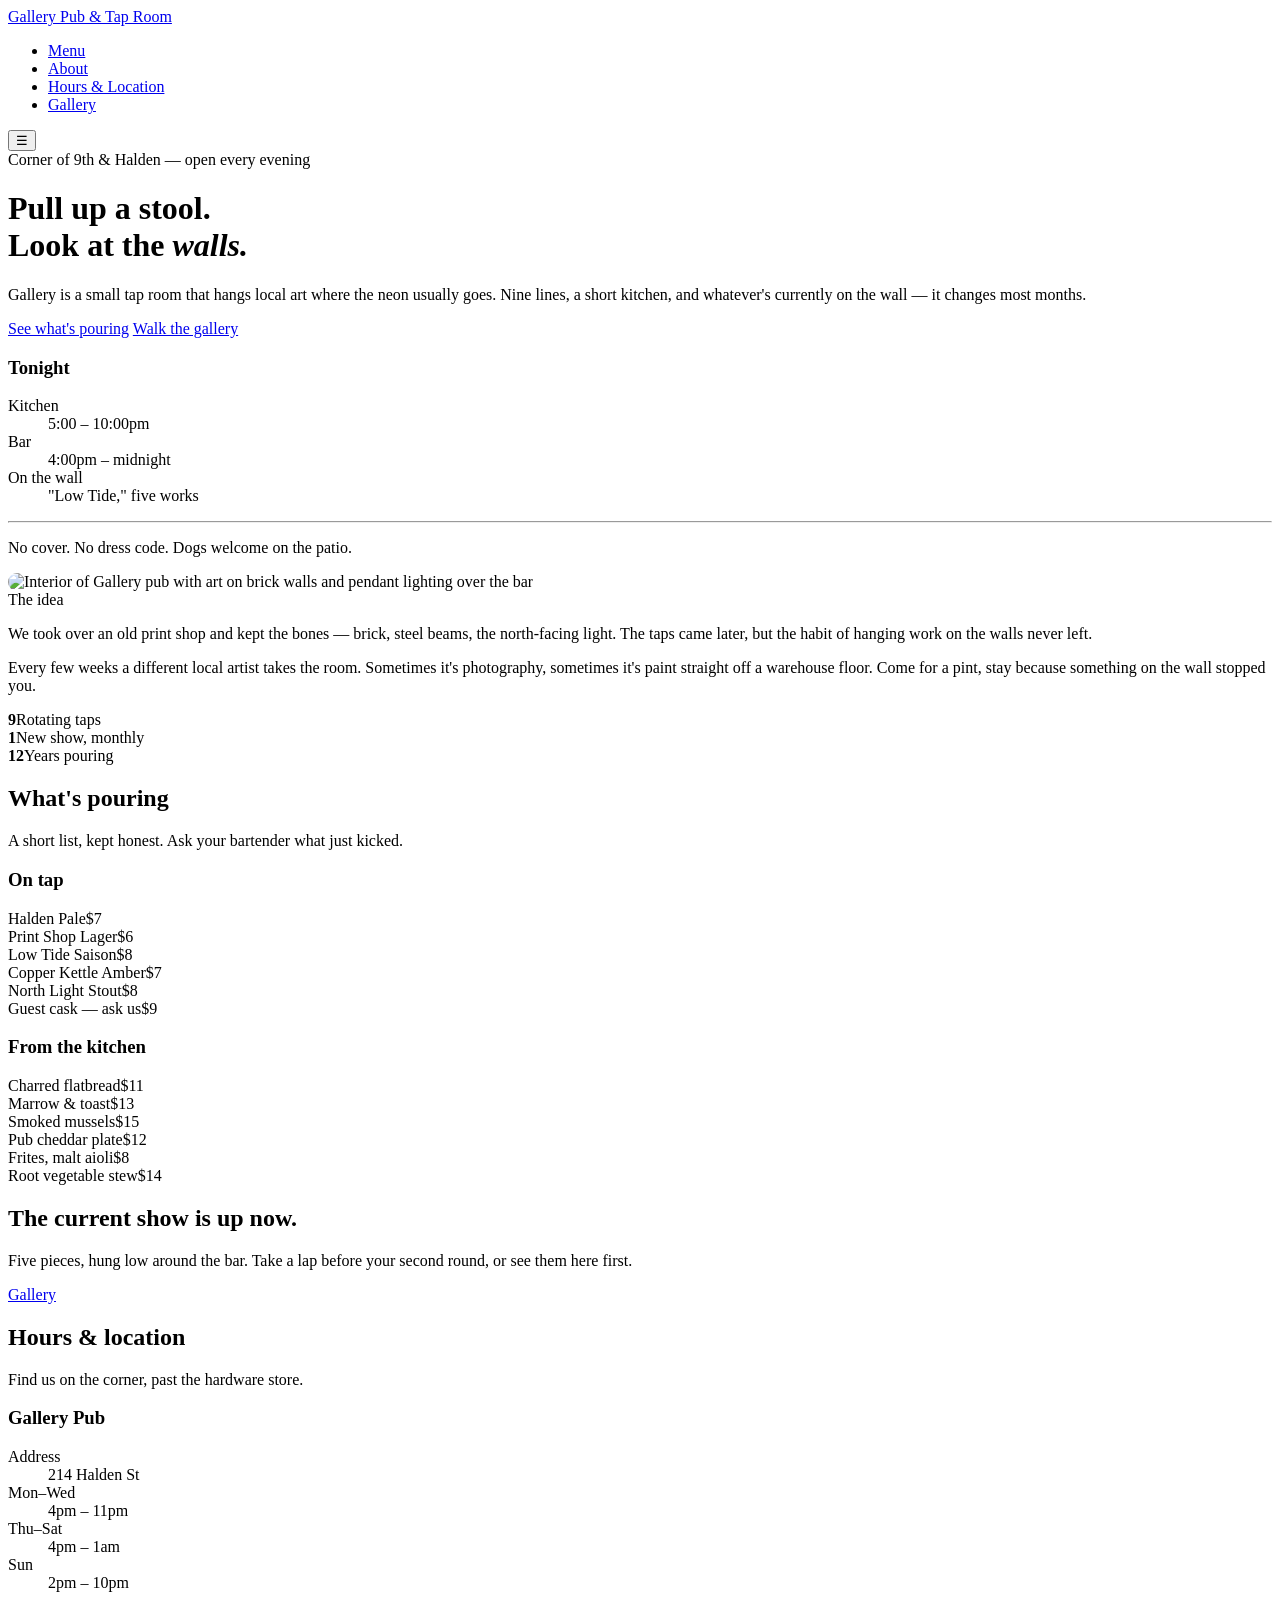
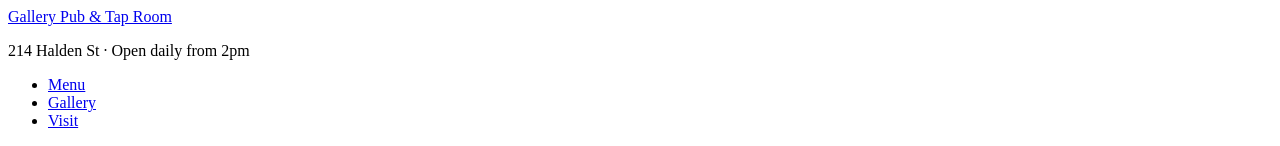
==== index.html @ a94cfeb7 "Add initial HTML structure for Gallery Pub site" ====
<!DOCTYPE html>
<html lang="en">
<head>
<meta charset="UTF-8">
<meta name="viewport" content="width=device-width, initial-scale=1.0">
<title>Gallery — Pub &amp; Tap Room</title>
<link rel="stylesheet" href="style.css">
</head>
<body>

<nav class="site-nav">
  <div class="wrap">
    <a href="index.html" class="brand">Gallery <span>Pub &amp; Tap Room</span></a>
    <ul class="nav-links" id="navLinks">
      <li><a href="#menu">Menu</a></li>
      <li><a href="#about">About</a></li>
      <li><a href="#visit">Hours &amp; Location</a></li>
      <li><a href="gallery.html" class="btn-pill">Gallery</a></li>
    </ul>
    <button class="nav-toggle" id="navToggle" aria-label="Toggle menu" aria-expanded="false">☰</button>
  </div>
</nav>

<header class="hero">
  <div class="wrap hero-grid">
    <div>
      <div class="eyebrow-mark">
        <span class="dot"></span>
        <span>Corner of 9th &amp; Halden — open every evening</span>
      </div>
      <h1 class="headline">Pull up a stool.<br>Look at the <em>walls.</em></h1>
      <p class="lede">Gallery is a small tap room that hangs local art where the neon usually goes. Nine lines, a short kitchen, and whatever's currently on the wall — it changes most months.</p>
      <div class="hero-actions">
        <a href="#menu" class="link-underline">See what's pouring</a>
        <a href="gallery.html" class="link-underline">Walk the gallery</a>
      </div>
    </div>

    <div class="placard">
      <h3>Tonight</h3>
      <dl>
        <dt>Kitchen</dt><dd>5:00 – 10:00pm</dd>
        <dt>Bar</dt><dd>4:00pm – midnight</dd>
        <dt>On the wall</dt><dd>"Low Tide," five works</dd>
      </dl>
      <hr>
      <p class="note">No cover. No dress code. Dogs welcome on the patio.</p>
    </div>
  </div>
</header>

<section class="about" id="about">
  <div class="wrap about-grid">
    <div>
      <img src="https://picsum.photos/seed/b/800/1000" alt="Interior of Gallery pub with art on brick walls and pendant lighting over the bar" style="border-radius: 18px; border: 1px solid var(--line-bright);">
    </div>
    <div>
      <div class="eyebrow-mark"><span class="dot"></span><span>The idea</span></div>
      <p>We took over an old print shop and kept the bones — brick, steel beams, the north-facing light. The taps came later, but the habit of hanging work on the walls never left.</p>
      <p>Every few weeks a different local artist takes the room. Sometimes it's photography, sometimes it's paint straight off a warehouse floor. Come for a pint, stay because something on the wall stopped you.</p>
      <div class="stat-row">
        <div><strong>9</strong><span>Rotating taps</span></div>
        <div><strong>1</strong><span>New show, monthly</span></div>
        <div><strong>12</strong><span>Years pouring</span></div>
      </div>
    </div>
  </div>
</section>

<section id="menu">
  <div class="wrap">
    <div class="section-head">
      <h2>What's pouring</h2>
      <p>A short list, kept honest. Ask your bartender what just kicked.</p>
    </div>
    <div class="menu-columns">
      <div class="menu-col">
        <h3>On tap</h3>
        <div class="menu-item"><span class="name">Halden Pale</span><span class="fill"></span><span class="price">$7</span></div>
        <div class="menu-item"><span class="name">Print Shop Lager</span><span class="fill"></span><span class="price">$6</span></div>
        <div class="menu-item"><span class="name">Low Tide Saison</span><span class="fill"></span><span class="price">$8</span></div>
        <div class="menu-item"><span class="name">Copper Kettle Amber</span><span class="fill"></span><span class="price">$7</span></div>
        <div class="menu-item"><span class="name">North Light Stout</span><span class="fill"></span><span class="price">$8</span></div>
        <div class="menu-item"><span class="name">Guest cask — ask us</span><span class="fill"></span><span class="price">$9</span></div>
      </div>
      <div class="menu-col">
        <h3>From the kitchen</h3>
        <div class="menu-item"><span class="name">Charred flatbread</span><span class="fill"></span><span class="price">$11</span></div>
        <div class="menu-item"><span class="name">Marrow &amp; toast</span><span class="fill"></span><span class="price">$13</span></div>
        <div class="menu-item"><span class="name">Smoked mussels</span><span class="fill"></span><span class="price">$15</span></div>
        <div class="menu-item"><span class="name">Pub cheddar plate</span><span class="fill"></span><span class="price">$12</span></div>
        <div class="menu-item"><span class="name">Frites, malt aioli</span><span class="fill"></span><span class="price">$8</span></div>
        <div class="menu-item"><span class="name">Root vegetable stew</span><span class="fill"></span><span class="price">$14</span></div>
      </div>
    </div>
  </div>
</section>

<section class="teaser">
  <div class="wrap teaser-inner">
    <div>
      <h2>The current show is up now.</h2>
      <p>Five pieces, hung low around the bar. Take a lap before your second round, or see them here first.</p>
    </div>
    <a href="gallery.html" class="btn-pill">Gallery</a>
  </div>
</section>

<section id="visit">
  <div class="wrap">
    <div class="section-head">
      <h2>Hours &amp; location</h2>
      <p>Find us on the corner, past the hardware store.</p>
    </div>
    <div class="placard" style="max-width: 420px;">
      <h3>Gallery Pub</h3>
      <dl>
        <dt>Address</dt><dd>214 Halden St</dd>
        <dt>Mon–Wed</dt><dd>4pm – 11pm</dd>
        <dt>Thu–Sat</dt><dd>4pm – 1am</dd>
        <dt>Sun</dt><dd>2pm – 10pm</dd>
      </dl>
    </div>
  </div>
</section>

<footer>
  <div class="wrap footer-grid">
    <div>
      <a href="index.html" class="brand">Gallery <span>Pub &amp; Tap Room</span></a>
      <p>214 Halden St · Open daily from 2pm</p>
    </div>
    <ul class="footer-links">
      <li><a href="#menu">Menu</a></li>
      <li><a href="gallery.html">Gallery</a></li>
      <li><a href="#visit">Visit</a></li>
    </ul>
  </div>
</footer>

<script src="script.js"></script>
</body>
  </html>
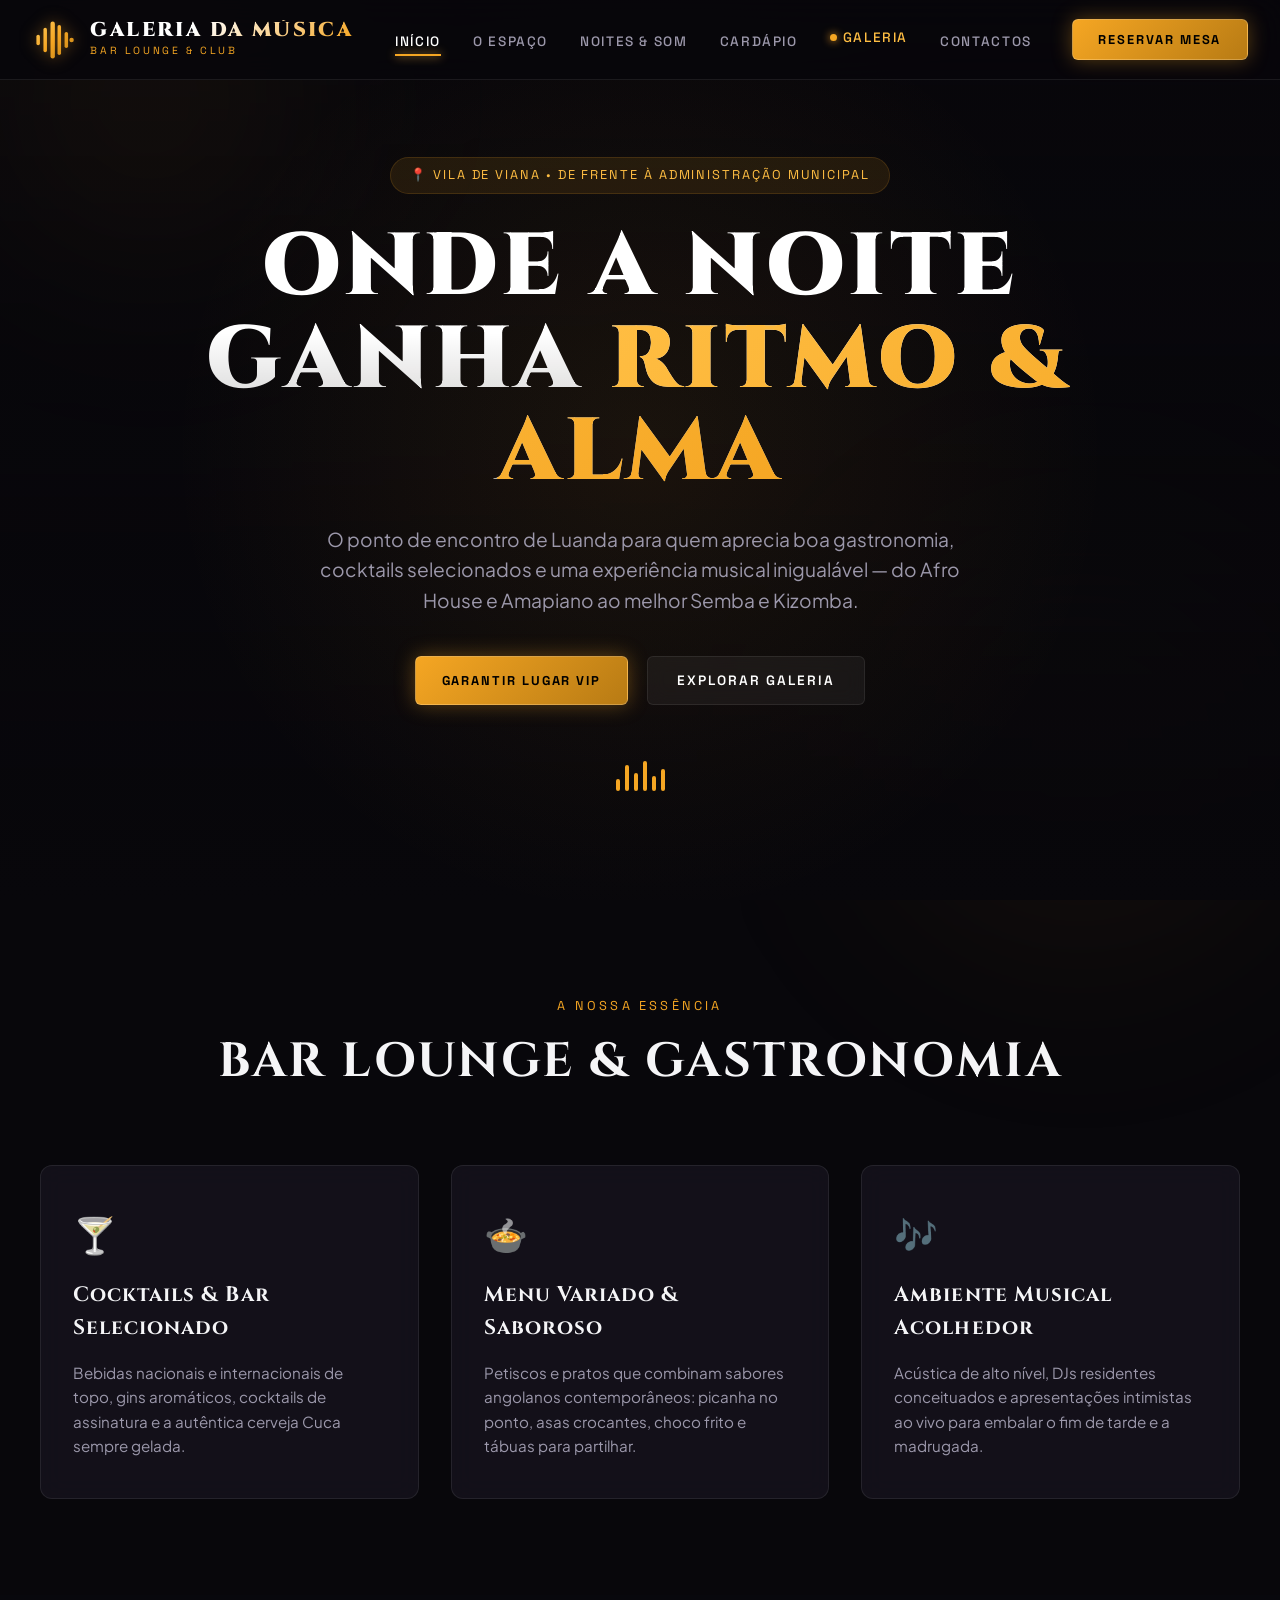
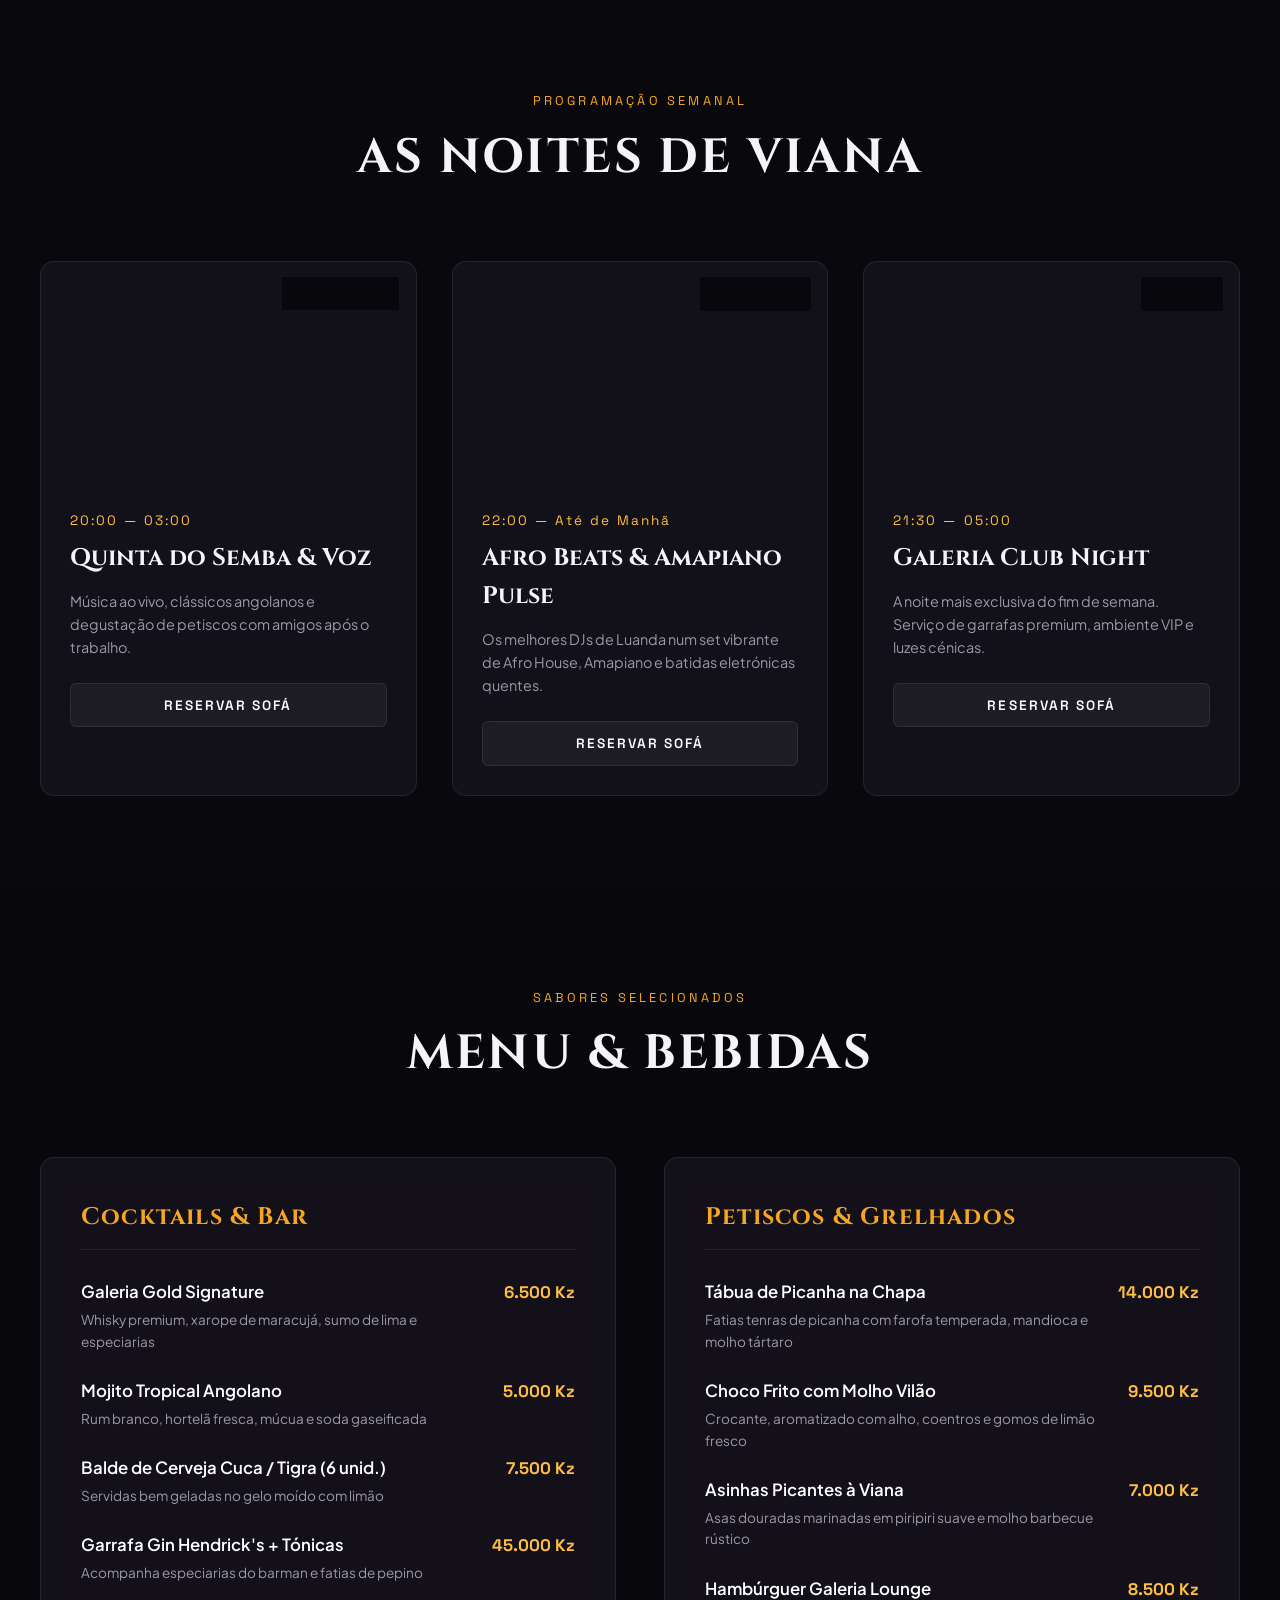
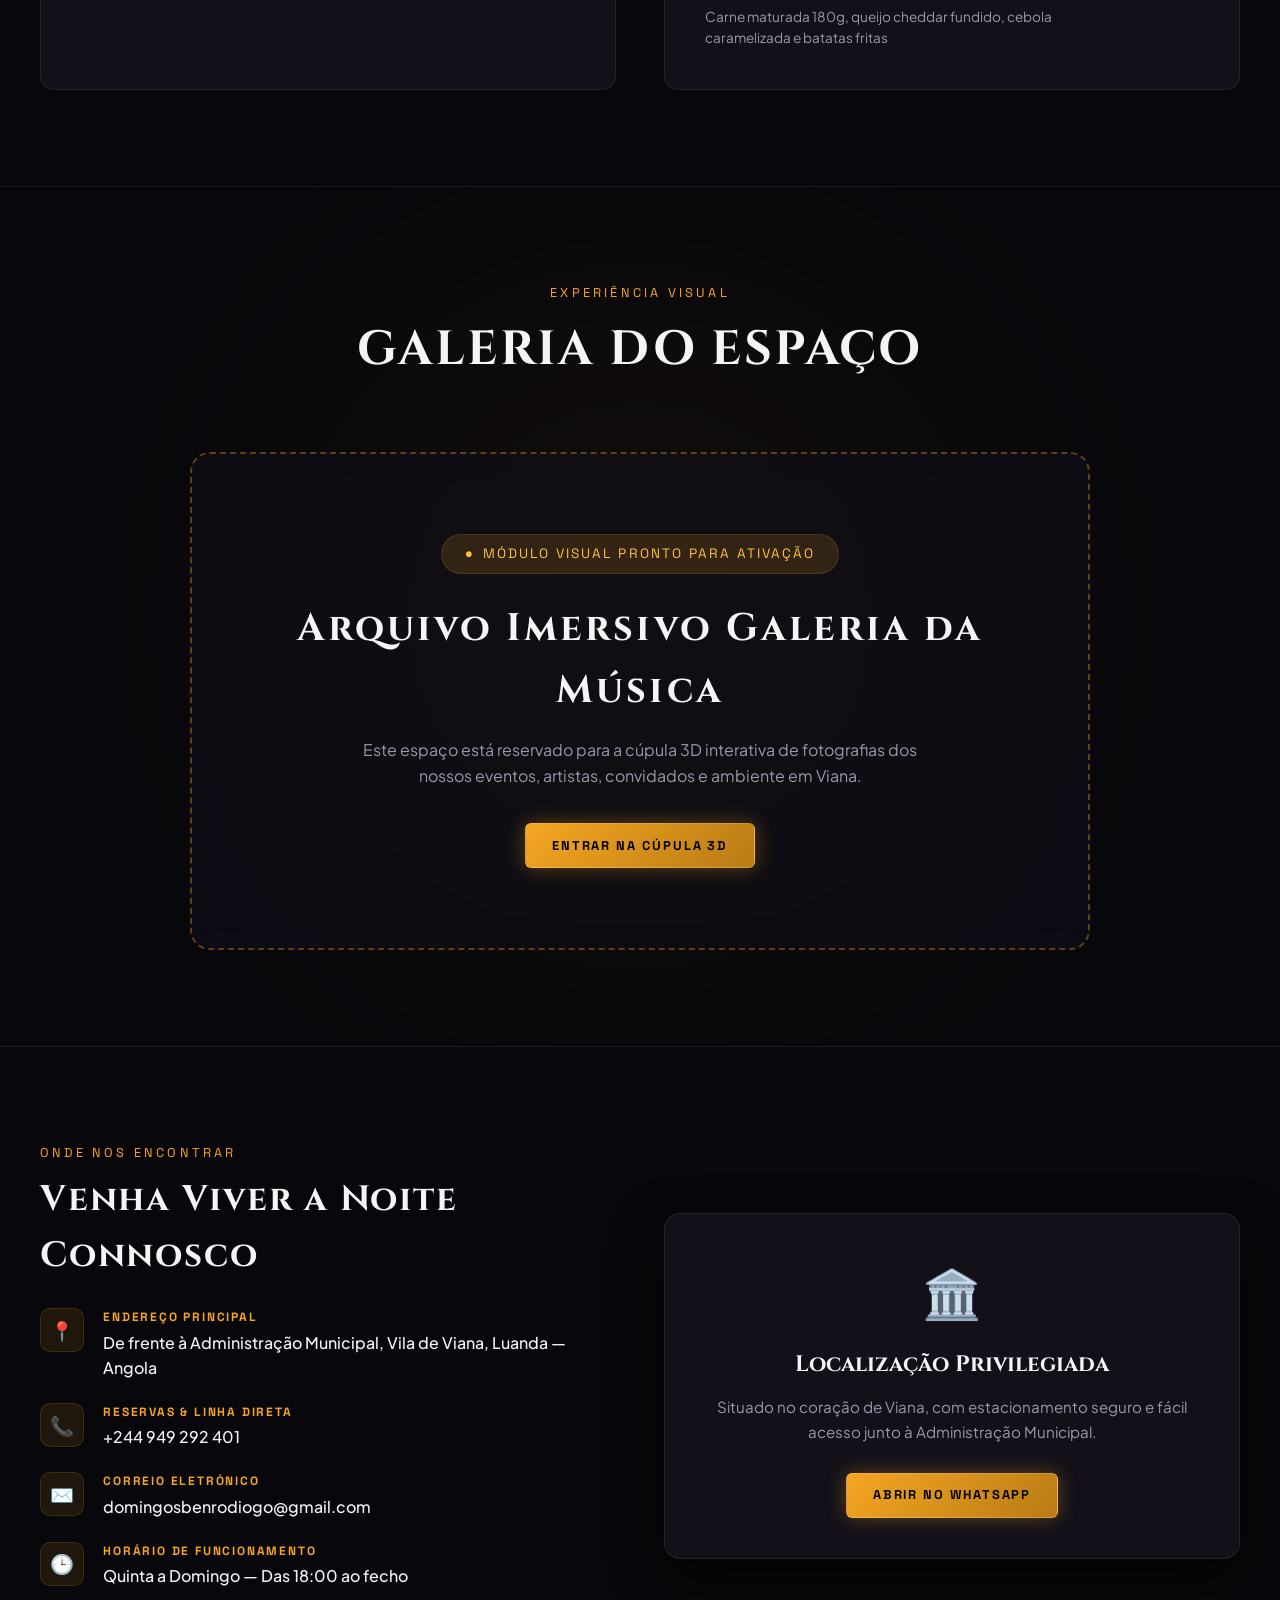
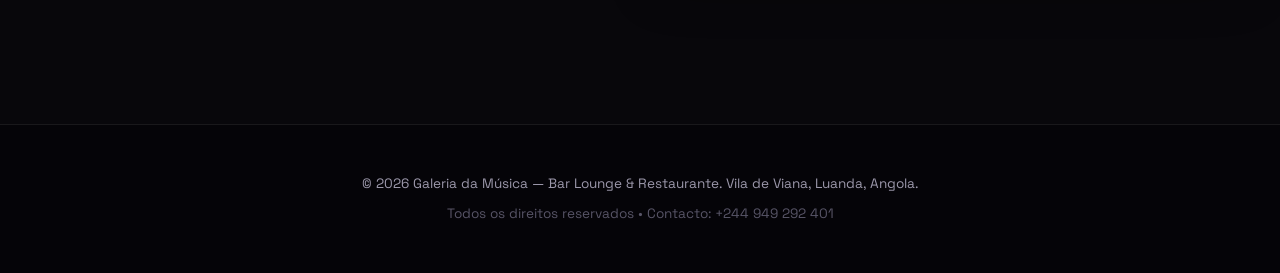
==== commit 0c2d8253: "Update gallery links to point to galeria.html" ====
--- a/index.html
+++ b/index.html
@@ -1,144 +1,1274 @@
 <!DOCTYPE html>
-<html lang="en">
+<html lang="pt-AO">
 <head>
-<meta charset="UTF-8">
-<meta name="viewport" content="width=device-width, initial-scale=1.0">
-<title>Gallery — Pub &amp; Tap Room</title>
-<link rel="stylesheet" href="style.css">
+  <meta charset="UTF-8" />
+  <meta name="viewport" content="width=device-width, initial-scale=1.0" />
+  <title>Galeria da Música — Bar Lounge & Nightclub | Viana, Luanda</title>
+  
+  <!-- Fontes Google -->
+  <link rel="preconnect" href="https://fonts.googleapis.com" />
+  <link rel="preconnect" href="https://fonts.gstatic.com" crossorigin />
+  <link href="https://fonts.googleapis.com/css2?family=Cinzel:wght@600;700;900&family=Plus+Jakarta+Sans:wght@300;400;500;600;700&family=Space+Grotesk:wght@400;600&display=swap" rel="stylesheet" />
+
+  <style>
+    /* ==========================================================================
+       1. VARIÁVEIS & RESET (TEMA DARK LUXURY COM TONS DOURADOS/ÂMBAR)
+       ========================================================================== */
+    :root {
+      --bg-base: #08070b;
+      --bg-surface: #121019;
+      --bg-card: rgba(23, 20, 31, 0.75);
+      --gold-primary: #f5a623;
+      --gold-glow: #ffbe43;
+      --gold-dark: #b87b14;
+      --text-main: #f5f5f7;
+      --text-muted: #9c98ab;
+      --border-glass: rgba(245, 166, 35, 0.15);
+      --border-subtle: rgba(255, 255, 255, 0.08);
+      --font-title: 'Cinzel', serif;
+      --font-body: 'Plus Jakarta Sans', sans-serif;
+      --font-mono: 'Space Grotesk', monospace;
+      --transition: all 0.3s cubic-bezier(0.16, 1, 0.3, 1);
+    }
+
+    * {
+      margin: 0;
+      padding: 0;
+      box-sizing: border-box;
+      -webkit-font-smoothing: antialiased;
+    }
+
+    html {
+      scroll-behavior: smooth;
+    }
+
+    body {
+      background-color: var(--bg-base);
+      color: var(--text-main);
+      font-family: var(--font-body);
+      line-height: 1.6;
+      overflow-x: hidden;
+      position: relative;
+    }
+
+    /* Brilho de Fundo Ambiente */
+    .ambient-glow-1 {
+      position: fixed;
+      top: -150px;
+      left: -100px;
+      width: 500px;
+      height: 500px;
+      background: radial-gradient(circle, rgba(245, 166, 35, 0.12) 0%, transparent 70%);
+      filter: blur(80px);
+      pointer-events: none;
+      z-index: 0;
+    }
+
+    .ambient-glow-2 {
+      position: fixed;
+      bottom: -150px;
+      right: -100px;
+      width: 600px;
+      height: 600px;
+      background: radial-gradient(circle, rgba(184, 123, 20, 0.1) 0%, transparent 70%);
+      filter: blur(90px);
+      pointer-events: none;
+      z-index: 0;
+    }
+
+    /* ==========================================================================
+       2. HEADER & NAVEGAÇÃO
+       ========================================================================== */
+    header {
+      position: fixed;
+      top: 0;
+      left: 0;
+      width: 100%;
+      z-index: 1000;
+      background: rgba(8, 7, 11, 0.85);
+      backdrop-filter: blur(16px);
+      border-bottom: 1px solid var(--border-subtle);
+      transition: var(--transition);
+    }
+
+    .header-container {
+      max-width: 1300px;
+      margin: 0 auto;
+      padding: 1.1rem 2rem;
+      display: flex;
+      justify-content: space-between;
+      align-items: center;
+    }
+
+    /* Logotipo Reconstruído em SVG/CSS */
+    .brand-logo {
+      display: flex;
+      align-items: center;
+      gap: 0.9rem;
+      text-decoration: none;
+      color: var(--text-main);
+    }
+
+    .logo-icon {
+      width: 44px;
+      height: 44px;
+      display: flex;
+      align-items: center;
+      justify-content: center;
+    }
+
+    .logo-icon svg {
+      width: 100%;
+      height: 100%;
+      filter: drop-shadow(0 0 8px rgba(245, 166, 35, 0.5));
+    }
+
+    .brand-names {
+      display: flex;
+      flex-direction: column;
+    }
+
+    .brand-names .title {
+      font-family: var(--font-title);
+      font-size: 1.25rem;
+      font-weight: 900;
+      letter-spacing: 0.12em;
+      line-height: 1;
+      background: linear-gradient(135deg, #ffffff 40%, var(--gold-primary) 100%);
+      -webkit-background-clip: text;
+      -webkit-text-fill-color: transparent;
+      text-transform: uppercase;
+    }
+
+    .brand-names .subtitle {
+      font-family: var(--font-mono);
+      font-size: 0.65rem;
+      letter-spacing: 0.25em;
+      color: var(--gold-primary);
+      text-transform: uppercase;
+      margin-top: 3px;
+    }
+
+    nav {
+      display: flex;
+      align-items: center;
+      gap: 2.5rem;
+    }
+
+    .nav-links {
+      display: flex;
+      gap: 2rem;
+      list-style: none;
+    }
+
+    .nav-item a {
+      color: var(--text-muted);
+      text-decoration: none;
+      font-family: var(--font-mono);
+      font-size: 0.85rem;
+      letter-spacing: 0.12em;
+      text-transform: uppercase;
+      font-weight: 500;
+      transition: var(--transition);
+      position: relative;
+    }
+
+    .nav-item a:hover,
+    .nav-item a.active {
+      color: #fff;
+    }
+
+    .nav-item a::after {
+      content: '';
+      position: absolute;
+      bottom: -6px;
+      left: 0;
+      width: 0;
+      height: 2px;
+      background: var(--gold-primary);
+      box-shadow: 0 0 10px var(--gold-glow);
+      transition: var(--transition);
+    }
+
+    .nav-item a:hover::after,
+    .nav-item a.active::after {
+      width: 100%;
+    }
+
+    /* Destaque especial para o botão de Galeria */
+    .nav-item.galeria-badge a {
+      color: var(--gold-glow);
+      display: flex;
+      align-items: center;
+      gap: 6px;
+    }
+
+    .nav-item.galeria-badge a::before {
+      content: '';
+      display: inline-block;
+      width: 7px;
+      height: 7px;
+      border-radius: 50%;
+      background: var(--gold-primary);
+      box-shadow: 0 0 8px var(--gold-primary);
+      animation: pulse 1.8s infinite;
+    }
+
+    @keyframes pulse {
+      0%, 100% { opacity: 1; transform: scale(1); }
+      50% { opacity: 0.4; transform: scale(0.8); }
+    }
+
+    .btn-reservar {
+      background: linear-gradient(135deg, var(--gold-primary), var(--gold-dark));
+      color: #000;
+      padding: 0.7rem 1.6rem;
+      border-radius: 6px;
+      font-family: var(--font-mono);
+      font-size: 0.8rem;
+      letter-spacing: 0.15em;
+      font-weight: 700;
+      text-transform: uppercase;
+      text-decoration: none;
+      box-shadow: 0 0 20px rgba(245, 166, 35, 0.35);
+      transition: var(--transition);
+      border: 1px solid rgba(255, 255, 255, 0.2);
+    }
+
+    .btn-reservar:hover {
+      transform: translateY(-2px);
+      box-shadow: 0 0 30px rgba(245, 166, 35, 0.6);
+      color: #000;
+    }
+
+    .menu-toggle {
+      display: none;
+      background: none;
+      border: none;
+      color: #fff;
+      font-size: 1.8rem;
+      cursor: pointer;
+    }
+
+    /* ==========================================================================
+       3. HERO SECTION
+       ========================================================================== */
+    .hero {
+      position: relative;
+      min-height: 100vh;
+      display: flex;
+      align-items: center;
+      justify-content: center;
+      text-align: center;
+      padding: 7rem 2rem 4rem;
+      background: 
+        radial-gradient(circle at center, rgba(245, 166, 35, 0.08) 0%, transparent 60%),
+        linear-gradient(180deg, rgba(8, 7, 11, 0.4) 0%, var(--bg-base) 100%);
+      z-index: 10;
+    }
+
+    .hero-content {
+      max-width: 900px;
+    }
+
+    .location-pill {
+      display: inline-flex;
+      align-items: center;
+      gap: 0.6rem;
+      padding: 0.45rem 1.2rem;
+      background: rgba(245, 166, 35, 0.1);
+      border: 1px solid var(--border-glass);
+      border-radius: 50px;
+      font-family: var(--font-mono);
+      font-size: 0.8rem;
+      letter-spacing: 0.15em;
+      color: var(--gold-glow);
+      text-transform: uppercase;
+      margin-bottom: 1.8rem;
+    }
+
+    .hero-title {
+      font-family: var(--font-title);
+      font-size: clamp(2.8rem, 7vw, 5.5rem);
+      font-weight: 900;
+      line-height: 1.05;
+      letter-spacing: 0.05em;
+      text-transform: uppercase;
+      margin-bottom: 1.5rem;
+      background: linear-gradient(180deg, #ffffff 40%, rgba(255, 255, 255, 0.65) 100%);
+      -webkit-background-clip: text;
+      -webkit-text-fill-color: transparent;
+    }
+
+    .hero-title span {
+      background: linear-gradient(135deg, var(--gold-glow), var(--gold-primary));
+      -webkit-background-clip: text;
+      -webkit-text-fill-color: transparent;
+    }
+
+    .hero-desc {
+      font-size: clamp(1rem, 2vw, 1.2rem);
+      color: var(--text-muted);
+      max-width: 680px;
+      margin: 0 auto 2.5rem;
+      font-weight: 400;
+    }
+
+    .hero-actions {
+      display: flex;
+      gap: 1.2rem;
+      justify-content: center;
+      flex-wrap: wrap;
+      margin-bottom: 3.5rem;
+    }
+
+    .btn-secondary {
+      background: rgba(255, 255, 255, 0.05);
+      border: 1px solid var(--border-subtle);
+      color: #fff;
+      padding: 0.8rem 1.8rem;
+      border-radius: 6px;
+      font-family: var(--font-mono);
+      font-size: 0.85rem;
+      letter-spacing: 0.15em;
+      font-weight: 600;
+      text-transform: uppercase;
+      text-decoration: none;
+      transition: var(--transition);
+      backdrop-filter: blur(10px);
+    }
+
+    .btn-secondary:hover {
+      border-color: var(--gold-primary);
+      background: rgba(245, 166, 35, 0.08);
+      color: var(--gold-primary);
+    }
+
+    /* Equalizador animado no Hero */
+    .sound-bars-display {
+      display: flex;
+      align-items: flex-end;
+      justify-content: center;
+      gap: 5px;
+      height: 30px;
+      margin-top: 1rem;
+    }
+
+    .sound-bars-display span {
+      width: 4px;
+      background: var(--gold-primary);
+      border-radius: 3px;
+      animation: soundWave 1.4s ease-in-out infinite alternate;
+    }
+
+    .sound-bars-display span:nth-child(1) { height: 12px; animation-delay: 0.1s; }
+    .sound-bars-display span:nth-child(2) { height: 26px; animation-delay: 0.3s; }
+    .sound-bars-display span:nth-child(3) { height: 18px; animation-delay: 0.2s; }
+    .sound-bars-display span:nth-child(4) { height: 30px; animation-delay: 0.5s; }
+    .sound-bars-display span:nth-child(5) { height: 15px; animation-delay: 0.4s; }
+    .sound-bars-display span:nth-child(6) { height: 22px; animation-delay: 0.2s; }
+
+    @keyframes soundWave {
+      0% { transform: scaleY(0.3); opacity: 0.4; }
+      100% { transform: scaleY(1); opacity: 1; }
+    }
+
+    /* ==========================================================================
+       4. SEÇÃO: SOBRE O ESPAÇO
+       ========================================================================== */
+    section {
+      padding: 6rem 2rem;
+      position: relative;
+      z-index: 10;
+    }
+
+    .container {
+      max-width: 1200px;
+      margin: 0 auto;
+    }
+
+    .section-title-wrap {
+      text-align: center;
+      margin-bottom: 4rem;
+    }
+
+    .section-tag {
+      font-family: var(--font-mono);
+      font-size: 0.8rem;
+      letter-spacing: 0.25em;
+      color: var(--gold-primary);
+      text-transform: uppercase;
+      margin-bottom: 0.5rem;
+      display: block;
+    }
+
+    .section-title {
+      font-family: var(--font-title);
+      font-size: clamp(2rem, 4vw, 3rem);
+      letter-spacing: 0.05em;
+      text-transform: uppercase;
+      font-weight: 700;
+    }
+
+    .features-grid {
+      display: grid;
+      grid-template-columns: repeat(auto-fit, minmax(280px, 1fr));
+      gap: 2rem;
+    }
+
+    .feature-card {
+      background: var(--bg-card);
+      border: 1px solid var(--border-subtle);
+      border-radius: 12px;
+      padding: 2.5rem 2rem;
+      transition: var(--transition);
+      backdrop-filter: blur(12px);
+      display: flex;
+      flex-direction: column;
+      gap: 1rem;
+    }
+
+    .feature-card:hover {
+      transform: translateY(-6px);
+      border-color: var(--border-glass);
+      box-shadow: 0 15px 35px rgba(0, 0, 0, 0.6), 0 0 20px rgba(245, 166, 35, 0.1);
+    }
+
+    .feature-icon {
+      font-size: 2.2rem;
+      color: var(--gold-primary);
+    }
+
+    .feature-card h3 {
+      font-family: var(--font-title);
+      font-size: 1.3rem;
+      letter-spacing: 0.05em;
+    }
+
+    .feature-card p {
+      color: var(--text-muted);
+      font-size: 0.95rem;
+    }
+
+    /* ==========================================================================
+       5. SEÇÃO: EVENTOS & NOITES ANGOLANAS
+       ========================================================================== */
+    .events-grid {
+      display: grid;
+      grid-template-columns: repeat(auto-fit, minmax(320px, 1fr));
+      gap: 2.2rem;
+    }
+
+    .event-card {
+      background: var(--bg-surface);
+      border: 1px solid var(--border-subtle);
+      border-radius: 14px;
+      overflow: hidden;
+      transition: var(--transition);
+      position: relative;
+    }
+
+    .event-card:hover {
+      border-color: var(--gold-primary);
+      transform: translateY(-8px);
+      box-shadow: 0 20px 40px rgba(0, 0, 0, 0.8);
+    }
+
+    .event-banner {
+      height: 220px;
+      background-size: cover;
+      background-position: center;
+      position: relative;
+    }
+
+    .event-banner::after {
+      content: '';
+      position: absolute;
+      inset: 0;
+      background: linear-gradient(180deg, transparent 40%, var(--bg-surface) 100%);
+    }
+
+    .event-tag {
+      position: absolute;
+      top: 1rem;
+      right: 1rem;
+      background: rgba(8, 7, 11, 0.85);
+      border: 1px solid var(--border-glass);
+      color: var(--gold-primary);
+      padding: 0.35rem 0.9rem;
+      border-radius: 30px;
+      font-family: var(--font-mono);
+      font-size: 0.75rem;
+      letter-spacing: 0.1em;
+      backdrop-filter: blur(8px);
+      z-index: 2;
+    }
+
+    .event-details {
+      padding: 1.8rem;
+    }
+
+    .event-date {
+      color: var(--gold-glow);
+      font-family: var(--font-mono);
+      font-size: 0.85rem;
+      letter-spacing: 0.15em;
+      margin-bottom: 0.4rem;
+    }
+
+    .event-title {
+      font-family: var(--font-title);
+      font-size: 1.5rem;
+      margin-bottom: 0.8rem;
+    }
+
+    .event-lineup {
+      color: var(--text-muted);
+      font-size: 0.9rem;
+      margin-bottom: 1.5rem;
+    }
+
+    /* ==========================================================================
+       6. SEÇÃO: CARDÁPIO & COCKTAILS (KZ)
+       ========================================================================== */
+    .menu-showcase {
+      display: grid;
+      grid-template-columns: 1fr 1fr;
+      gap: 3rem;
+    }
+
+    .menu-category {
+      background: var(--bg-card);
+      border: 1px solid var(--border-subtle);
+      border-radius: 14px;
+      padding: 2.5rem;
+      backdrop-filter: blur(10px);
+    }
+
+    .menu-category h3 {
+      font-family: var(--font-title);
+      font-size: 1.5rem;
+      color: var(--gold-primary);
+      margin-bottom: 1.8rem;
+      border-bottom: 1px solid var(--border-subtle);
+      padding-bottom: 0.8rem;
+      letter-spacing: 0.05em;
+    }
+
+    .menu-list {
+      list-style: none;
+      display: flex;
+      flex-direction: column;
+      gap: 1.6rem;
+    }
+
+    .menu-item {
+      display: flex;
+      justify-content: space-between;
+      align-items: baseline;
+    }
+
+    .menu-item-info h4 {
+      font-size: 1.05rem;
+      font-weight: 600;
+      color: #fff;
+    }
+
+    .menu-item-info p {
+      font-size: 0.85rem;
+      color: var(--text-muted);
+      margin-top: 3px;
+    }
+
+    .menu-item-price {
+      font-family: var(--font-mono);
+      font-size: 1.05rem;
+      font-weight: 700;
+      color: var(--gold-glow);
+      white-space: nowrap;
+      margin-left: 1rem;
+    }
+
+    /* ==========================================================================
+       7. SEÇÃO DE PREVIEW DA GALERIA (PREPARADA PARA O PRÓXIMO PASSO)
+       ========================================================================== */
+    #galeria {
+      background: radial-gradient(circle at center, rgba(245, 166, 35, 0.05) 0%, var(--bg-base) 70%);
+      border-top: 1px solid var(--border-subtle);
+      border-bottom: 1px solid var(--border-subtle);
+    }
+
+    .galeria-placeholder-box {
+      border: 2px dashed rgba(245, 166, 35, 0.35);
+      background: rgba(18, 16, 25, 0.6);
+      border-radius: 20px;
+      padding: 5rem 2rem;
+      text-align: center;
+      max-width: 900px;
+      margin: 0 auto;
+      backdrop-filter: blur(15px);
+    }
+
+    .galeria-badge-big {
+      display: inline-flex;
+      align-items: center;
+      gap: 8px;
+      background: rgba(245, 166, 35, 0.15);
+      border: 1px solid var(--border-glass);
+      color: var(--gold-glow);
+      padding: 0.5rem 1.4rem;
+      border-radius: 30px;
+      font-family: var(--font-mono);
+      font-size: 0.85rem;
+      letter-spacing: 0.15em;
+      margin-bottom: 1.5rem;
+    }
+
+    .galeria-placeholder-box h3 {
+      font-family: var(--font-title);
+      font-size: 2.4rem;
+      margin-bottom: 1rem;
+      letter-spacing: 0.08em;
+    }
+
+    .galeria-placeholder-box p {
+      color: var(--text-muted);
+      max-width: 600px;
+      margin: 0 auto 2.2rem;
+      font-size: 1rem;
+    }
+
+    /* ==========================================================================
+       8. CONTACTOS & LOCALIZAÇÃO (VIANA, LUANDA)
+       ========================================================================== */
+    .contact-wrapper {
+      display: grid;
+      grid-template-columns: 1fr 1fr;
+      gap: 3rem;
+      align-items: center;
+    }
+
+    .contact-info h3 {
+      font-family: var(--font-title);
+      font-size: 2.2rem;
+      margin-bottom: 1.5rem;
+      letter-spacing: 0.05em;
+    }
+
+    .contact-items {
+      display: flex;
+      flex-direction: column;
+      gap: 1.4rem;
+      margin-bottom: 2.5rem;
+    }
+
+    .contact-row {
+      display: flex;
+      align-items: flex-start;
+      gap: 1.2rem;
+    }
+
+    .contact-icon {
+      width: 44px;
+      height: 44px;
+      border-radius: 10px;
+      background: rgba(245, 166, 35, 0.1);
+      border: 1px solid var(--border-glass);
+      display: flex;
+      align-items: center;
+      justify-content: center;
+      font-size: 1.2rem;
+      color: var(--gold-primary);
+      flex-shrink: 0;
+    }
+
+    .contact-text h5 {
+      font-family: var(--font-mono);
+      font-size: 0.75rem;
+      color: var(--gold-primary);
+      letter-spacing: 0.15em;
+      text-transform: uppercase;
+      margin-bottom: 2px;
+    }
+
+    .contact-text p, .contact-text a {
+      color: var(--text-main);
+      text-decoration: none;
+      font-size: 1rem;
+      font-weight: 500;
+    }
+
+    .location-box {
+      background: var(--bg-card);
+      border: 1px solid var(--border-subtle);
+      border-radius: 16px;
+      padding: 2.5rem;
+      text-align: center;
+      box-shadow: 0 20px 50px rgba(0, 0, 0, 0.6);
+    }
+
+    .location-box .admin-pin {
+      font-size: 3rem;
+      color: var(--gold-primary);
+      margin-bottom: 1rem;
+      display: inline-block;
+    }
+
+    /* ==========================================================================
+       9. MODAL DE RESERVA (WHATSAPP ANGOLA DIRETO)
+       ========================================================================== */
+    .modal-overlay {
+      position: fixed;
+      inset: 0;
+      background: rgba(6, 5, 10, 0.88);
+      backdrop-filter: blur(16px);
+      z-index: 2000;
+      display: none;
+      align-items: center;
+      justify-content: center;
+      padding: 1.5rem;
+    }
+
+    .modal-overlay.open {
+      display: flex;
+    }
+
+    .modal-card {
+      background: #13111b;
+      border: 1px solid var(--border-glass);
+      border-radius: 16px;
+      max-width: 480px;
+      width: 100%;
+      padding: 2.8rem 2.2rem;
+      position: relative;
+      box-shadow: 0 25px 60px rgba(0, 0, 0, 0.9), 0 0 35px rgba(245, 166, 35, 0.2);
+    }
+
+    .modal-close {
+      position: absolute;
+      top: 1.2rem;
+      right: 1.2rem;
+      background: none;
+      border: none;
+      color: var(--text-muted);
+      font-size: 1.8rem;
+      cursor: pointer;
+    }
+
+    .modal-card h3 {
+      font-family: var(--font-title);
+      font-size: 1.8rem;
+      margin-bottom: 0.5rem;
+      color: #fff;
+    }
+
+    .modal-card p {
+      color: var(--text-muted);
+      font-size: 0.88rem;
+      margin-bottom: 1.8rem;
+    }
+
+    .form-group {
+      margin-bottom: 1.2rem;
+    }
+
+    .form-group label {
+      display: block;
+      font-family: var(--font-mono);
+      font-size: 0.75rem;
+      letter-spacing: 0.12em;
+      color: var(--gold-primary);
+      text-transform: uppercase;
+      margin-bottom: 0.4rem;
+    }
+
+    .form-group input, .form-group select {
+      width: 100%;
+      background: #191624;
+      border: 1px solid var(--border-subtle);
+      border-radius: 6px;
+      padding: 0.85rem 1rem;
+      color: #fff;
+      font-family: var(--font-body);
+      font-size: 0.95rem;
+      outline: none;
+      transition: var(--transition);
+    }
+
+    .form-group input:focus, .form-group select:focus {
+      border-color: var(--gold-primary);
+      box-shadow: 0 0 12px rgba(245, 166, 35, 0.3);
+    }
+
+    /* FOOTER */
+    footer {
+      padding: 3rem 2rem;
+      background: #050408;
+      border-top: 1px solid var(--border-subtle);
+      text-align: center;
+      color: var(--text-muted);
+      font-size: 0.85rem;
+      font-family: var(--font-mono);
+    }
+
+    /* RESPONSIVIDADE */
+    @media (max-width: 900px) {
+      .header-container { padding: 1rem 1.5rem; }
+      .menu-toggle { display: block; }
+      nav {
+        position: fixed;
+        top: 70px;
+        left: 0;
+        width: 100%;
+        background: rgba(12, 10, 18, 0.98);
+        backdrop-filter: blur(20px);
+        flex-direction: column;
+        padding: 2.5rem 1.5rem;
+        gap: 1.8rem;
+        transform: translateY(-150%);
+        transition: transform 0.4s ease;
+        border-bottom: 1px solid var(--border-glass);
+      }
+      nav.active { transform: translateY(0); }
+      .nav-links { flex-direction: column; text-align: center; gap: 1.5rem; }
+      .menu-showcase, .contact-wrapper { grid-template-columns: 1fr; }
+    }
+  </style>
 </head>
 <body>
 
-<nav class="site-nav">
-  <div class="wrap">
-    <a href="index.html" class="brand">Gallery <span>Pub &amp; Tap Room</span></a>
-    <ul class="nav-links" id="navLinks">
-      <li><a href="#menu">Menu</a></li>
-      <li><a href="#about">About</a></li>
-      <li><a href="#visit">Hours &amp; Location</a></li>
-      <li><a href="gallery.html" class="btn-pill">Gallery</a></li>
-    </ul>
-    <button class="nav-toggle" id="navToggle" aria-label="Toggle menu" aria-expanded="false">☰</button>
-  </div>
-</nav>
-
-<header class="hero">
-  <div class="wrap hero-grid">
-    <div>
-      <div class="eyebrow-mark">
-        <span class="dot"></span>
-        <span>Corner of 9th &amp; Halden — open every evening</span>
+  <!-- Efeitos de iluminação de fundo -->
+  <div class="ambient-glow-1"></div>
+  <div class="ambient-glow-2"></div>
+
+  <!-- ================= HEADER & NAVEGAÇÃO ================= -->
+  <header>
+    <div class="header-container">
+      <a href="#inicio" class="brand-logo">
+        <div class="logo-icon">
+          <!-- Vetor SVG inspirado no logótipo Galeria da Música (Soundwave vertical) -->
+          <svg viewBox="0 0 100 100" fill="none" xmlns="http://www.w3.org/2000/svg">
+            <rect x="10" y="38" width="8" height="24" rx="4" fill="url(#goldGrad)" />
+            <rect x="26" y="22" width="8" height="56" rx="4" fill="url(#goldGrad)" />
+            <rect x="42" y="8" width="10" height="84" rx="5" fill="url(#goldGrad)" />
+            <rect x="58" y="16" width="8" height="68" rx="4" fill="url(#goldGrad)" />
+            <rect x="74" y="32" width="8" height="36" rx="4" fill="url(#goldGrad)" />
+            <circle cx="90" cy="50" r="5" fill="url(#goldGrad)" />
+            <defs>
+              <linearGradient id="goldGrad" x1="0" y1="0" x2="100" y2="100" gradientUnits="userSpaceOnUse">
+                <stop stop-color="#FFD066"/>
+                <stop offset="0.5" stop-color="#F5A623"/>
+                <stop offset="1" stop-color="#B87B14"/>
+              </linearGradient>
+            </defs>
+          </svg>
+        </div>
+        <div class="brand-names">
+          <span class="title">Galeria da Música</span>
+          <span class="subtitle">Bar Lounge & Club</span>
+        </div>
+      </a>
+
+      <button class="menu-toggle" id="menu-btn" aria-label="Abrir Menu">☰</button>
+
+      <nav id="navbar">
+        <ul class="nav-links">
+          <li class="nav-item"><a href="#inicio" class="active">Início</a></li>
+          <li class="nav-item"><a href="#sobre">O Espaço</a></li>
+          <li class="nav-item"><a href="#eventos">Noites & Som</a></li>
+          <li class="nav-item"><a href="#menu">Cardápio</a></li>
+          
+<li class="nav-item galeria-badge"><a href="galeria.html">Galeria</a></li>
+          <li class="nav-item"><a href="#contactos">Contactos</a></li>
+        </ul>
+        <button class="btn-reservar" id="btn-open-reserva">Reservar Mesa</button>
+      </nav>
+    </div>
+  </header>
+
+  <!-- ================= HERO SECTION ================= -->
+  <section class="hero" id="inicio">
+    <div class="hero-content">
+      <div class="location-pill">
+        📍 Vila de Viana • De frente à Administração Municipal
       </div>
-      <h1 class="headline">Pull up a stool.<br>Look at the <em>walls.</em></h1>
-      <p class="lede">Gallery is a small tap room that hangs local art where the neon usually goes. Nine lines, a short kitchen, and whatever's currently on the wall — it changes most months.</p>
+
+      <h1 class="hero-title">
+        ONDE A NOITE GANHA <span>RITMO & ALMA</span>
+      </h1>
+
+      <p class="hero-desc">
+        O ponto de encontro de Luanda para quem aprecia boa gastronomia, cocktails selecionados e uma experiência musical inigualável — do Afro House e Amapiano ao melhor Semba e Kizomba.
+      </p>
+
       <div class="hero-actions">
-        <a href="#menu" class="link-underline">See what's pouring</a>
-        <a href="gallery.html" class="link-underline">Walk the gallery</a>
+        <button class="btn-reservar" id="hero-btn-reserva">Garantir Lugar VIP</button>
+        <a href="galeria.html" class="btn-secondary">Explorar Galeria</a>
+      </div>
+
+      <!-- Pequeno equalizador musical -->
+      <div class="sound-bars-display">
+        <span></span><span></span><span></span><span></span><span></span><span></span>
       </div>
     </div>
-
-    <div class="placard">
-      <h3>Tonight</h3>
-      <dl>
-        <dt>Kitchen</dt><dd>5:00 – 10:00pm</dd>
-        <dt>Bar</dt><dd>4:00pm – midnight</dd>
-        <dt>On the wall</dt><dd>"Low Tide," five works</dd>
-      </dl>
-      <hr>
-      <p class="note">No cover. No dress code. Dogs welcome on the patio.</p>
+  </section>
+
+  <!-- ================= O ESPAÇO ================= -->
+  <section id="sobre">
+    <div class="container">
+      <div class="section-title-wrap">
+        <span class="section-tag">A Nossa Essência</span>
+        <h2 class="section-title">Bar Lounge & Gastronomia</h2>
+      </div>
+
+      <div class="features-grid">
+        <div class="feature-card">
+          <div class="feature-icon">🍸</div>
+          <h3>Cocktails & Bar Selecionado</h3>
+          <p>Bebidas nacionais e internacionais de topo, gins aromáticos, cocktails de assinatura e a autêntica cerveja Cuca sempre gelada.</p>
+        </div>
+
+        <div class="feature-card">
+          <div class="feature-icon">🍲</div>
+          <h3>Menu Variado & Saboroso</h3>
+          <p>Petiscos e pratos que combinam sabores angolanos contemporâneos: picanha no ponto, asas crocantes, choco frito e tábuas para partilhar.</p>
+        </div>
+
+        <div class="feature-card">
+          <div class="feature-icon">🎶</div>
+          <h3>Ambiente Musical Acolhedor</h3>
+          <p>Acústica de alto nível, DJs residentes conceituados e apresentações intimistas ao vivo para embalar o fim de tarde e a madrugada.</p>
+        </div>
+      </div>
+    </div>
+  </section>
+
+  <!-- ================= NOITES & EVENTOS ================= -->
+  <section id="eventos" style="background: rgba(12, 10, 18, 0.4);">
+    <div class="container">
+      <div class="section-title-wrap">
+        <span class="section-tag">Programação Semanal</span>
+        <h2 class="section-title">As Noites de Viana</h2>
+      </div>
+
+      <div class="events-grid">
+        <div class="event-card">
+          <div class="event-banner" style="background-image: url('https://images.unsplash.com/photo-1516450360452-9312f5e86fc7?q=80&w=800&auto=format&fit=crop');">
+            <span class="event-tag">Quinta-Feira</span>
+          </div>
+          <div class="event-details">
+            <div class="event-date">20:00 — 03:00</div>
+            <h3 class="event-title">Quinta do Semba & Voz</h3>
+            <p class="event-lineup">Música ao vivo, clássicos angolanos e degustação de petiscos com amigos após o trabalho.</p>
+            <button class="btn-secondary open-res-card" style="width: 100%; text-align: center;">Reservar Sofá</button>
+          </div>
+        </div>
+
+        <div class="event-card">
+          <div class="event-banner" style="background-image: url('https://images.unsplash.com/photo-1574391884720-bbc3740c59d1?q=80&w=800&auto=format&fit=crop');">
+            <span class="event-tag">Sexta-Feira</span>
+          </div>
+          <div class="event-details">
+            <div class="event-date">22:00 — Até de Manhã</div>
+            <h3 class="event-title">Afro Beats & Amapiano Pulse</h3>
+            <p class="event-lineup">Os melhores DJs de Luanda num set vibrante de Afro House, Amapiano e batidas eletrónicas quentes.</p>
+            <button class="btn-secondary open-res-card" style="width: 100%; text-align: center;">Reservar Sofá</button>
+          </div>
+        </div>
+
+        <div class="event-card">
+          <div class="event-banner" style="background-image: url('https://images.unsplash.com/photo-1492684223066-81342ee5ff30?q=80&w=800&auto=format&fit=crop');">
+            <span class="event-tag">Sábado</span>
+          </div>
+          <div class="event-details">
+            <div class="event-date">21:30 — 05:00</div>
+            <h3 class="event-title">Galeria Club Night</h3>
+            <p class="event-lineup">A noite mais exclusiva do fim de semana. Serviço de garrafas premium, ambiente VIP e luzes cénicas.</p>
+            <button class="btn-secondary open-res-card" style="width: 100%; text-align: center;">Reservar Sofá</button>
+          </div>
+        </div>
+      </div>
+    </div>
+  </section>
+
+  <!-- ================= CARDÁPIO & BEBIDAS ================= -->
+  <section id="menu">
+    <div class="container">
+      <div class="section-title-wrap">
+        <span class="section-tag">Sabores Selecionados</span>
+        <h2 class="section-title">Menu & Bebidas</h2>
+      </div>
+
+      <div class="menu-showcase">
+        <!-- Bebidas -->
+        <div class="menu-category">
+          <h3>Cocktails & Bar</h3>
+          <ul class="menu-list">
+            <li class="menu-item">
+              <div class="menu-item-info">
+                <h4>Galeria Gold Signature</h4>
+                <p>Whisky premium, xarope de maracujá, sumo de lima e especiarias</p>
+              </div>
+              <span class="menu-item-price">6.500 Kz</span>
+            </li>
+            <li class="menu-item">
+              <div class="menu-item-info">
+                <h4>Mojito Tropical Angolano</h4>
+                <p>Rum branco, hortelã fresca, múcua e soda gaseificada</p>
+              </div>
+              <span class="menu-item-price">5.000 Kz</span>
+            </li>
+            <li class="menu-item">
+              <div class="menu-item-info">
+                <h4>Balde de Cerveja Cuca / Tigra (6 unid.)</h4>
+                <p>Servidas bem geladas no gelo moído com limão</p>
+              </div>
+              <span class="menu-item-price">7.500 Kz</span>
+            </li>
+            <li class="menu-item">
+              <div class="menu-item-info">
+                <h4>Garrafa Gin Hendrick's + Tónicas</h4>
+                <p>Acompanha especiarias do barman e fatias de pepino</p>
+              </div>
+              <span class="menu-item-price">45.000 Kz</span>
+            </li>
+          </ul>
+        </div>
+
+        <!-- Comida / Petiscos -->
+        <div class="menu-category">
+          <h3>Petiscos & Grelhados</h3>
+          <ul class="menu-list">
+            <li class="menu-item">
+              <div class="menu-item-info">
+                <h4>Tábua de Picanha na Chapa</h4>
+                <p>Fatias tenras de picanha com farofa temperada, mandioca e molho tártaro</p>
+              </div>
+              <span class="menu-item-price">14.000 Kz</span>
+            </li>
+            <li class="menu-item">
+              <div class="menu-item-info">
+                <h4>Choco Frito com Molho Vilão</h4>
+                <p>Crocante, aromatizado com alho, coentros e gomos de limão fresco</p>
+              </div>
+              <span class="menu-item-price">9.500 Kz</span>
+            </li>
+            <li class="menu-item">
+              <div class="menu-item-info">
+                <h4>Asinhas Picantes à Viana</h4>
+                <p>Asas douradas marinadas em piripiri suave e molho barbecue rústico</p>
+              </div>
+              <span class="menu-item-price">7.000 Kz</span>
+            </li>
+            <li class="menu-item">
+              <div class="menu-item-info">
+                <h4>Hambúrguer Galeria Lounge</h4>
+                <p>Carne maturada 180g, queijo cheddar fundido, cebola caramelizada e batatas fritas</p>
+              </div>
+              <span class="menu-item-price">8.500 Kz</span>
+            </li>
+          </ul>
+        </div>
+      </div>
+    </div>
+  </section>
+
+  <!-- ================= SEÇÃO: GALERIA (PREPARADA PARA EXPANSÃO) ================= -->
+  <section id="galeria">
+    <div class="container">
+      <div class="section-title-wrap">
+        <span class="section-tag">Experiência Visual</span>
+        <h2 class="section-title">Galeria do Espaço</h2>
+      </div>
+
+      <div class="galeria-placeholder-box">
+        <div class="galeria-badge-big">
+          <span>●</span> MÓDULO VISUAL PRONTO PARA ATIVAÇÃO
+        </div>
+        <h3>Arquivo Imersivo Galeria da Música</h3>
+        <p>
+          Este espaço está reservado para a cúpula 3D interativa de fotografias dos nossos eventos, artistas, convidados e ambiente em Viana.
+        </p>
+        <a href="galeria.html" class="btn-reservar" style="display: inline-block; text-decoration: none;">
+  Entrar na Cúpula 3D
+</a>
+      </div>
+    </div>
+  </section>
+
+  <!-- ================= CONTACTOS & LOCALIZAÇÃO ================= -->
+  <section id="contactos">
+    <div class="container">
+      <div class="contact-wrapper">
+        <div class="contact-info">
+          <span class="section-tag">Onde Nos Encontrar</span>
+          <h3>Venha Viver a Noite Connosco</h3>
+          
+          <div class="contact-items">
+            <div class="contact-row">
+              <div class="contact-icon">📍</div>
+              <div class="contact-text">
+                <h5>Endereço Principal</h5>
+                <p>De frente à Administração Municipal, Vila de Viana, Luanda — Angola</p>
+              </div>
+            </div>
+
+            <div class="contact-row">
+              <div class="contact-icon">📞</div>
+              <div class="contact-text">
+                <h5>Reservas & Linha Direta</h5>
+                <p><a href="tel:+244949292401">+244 949 292 401</a></p>
+              </div>
+            </div>
+
+            <div class="contact-row">
+              <div class="contact-icon">✉️</div>
+              <div class="contact-text">
+                <h5>Correio Eletrónico</h5>
+                <p><a href="mailto:domingosbenrodiogo@gmail.com">domingosbenrodiogo@gmail.com</a></p>
+              </div>
+            </div>
+
+            <div class="contact-row">
+              <div class="contact-icon">🕒</div>
+              <div class="contact-text">
+                <h5>Horário de Funcionamento</h5>
+                <p>Quinta a Domingo — Das 18:00 ao fecho</p>
+              </div>
+            </div>
+          </div>
+        </div>
+
+        <div class="location-box">
+          <span class="admin-pin">🏛️</span>
+          <h4 style="font-family: var(--font-title); font-size: 1.4rem; margin-bottom: 0.8rem;">Localização Privilegiada</h4>
+          <p style="color: var(--text-muted); font-size: 0.95rem; margin-bottom: 1.8rem;">
+            Situado no coração de Viana, com estacionamento seguro e fácil acesso junto à Administração Municipal.
+          </p>
+          <a href="https://wa.me/244949292401?text=Olá%20Galeria%20da%20Música,%20gostaria%20de%20saber%20a%20localização%20exata." target="_blank" class="btn-reservar" style="display: inline-block;">
+            Abrir no WhatsApp
+          </a>
+        </div>
+      </div>
+    </div>
+  </section>
+
+  <!-- ================= MODAL DE RESERVA VIA WHATSAPP ================= -->
+  <div class="modal-overlay" id="modal-reserva">
+    <div class="modal-card">
+      <button class="modal-close" id="close-modal">&times;</button>
+      <h3>Reservar Mesa</h3>
+      <p>Preencha os dados e confirme diretamente com o nosso gestor de sala no WhatsApp.</p>
+
+      <form id="form-reserva">
+        <div class="form-group">
+          <label>Nome Completo</label>
+          <input type="text" id="res-nome" placeholder="Ex: Cláudio Silva" required />
+        </div>
+
+        <div class="form-group">
+          <label>Data / Noite Desejada</label>
+          <select id="res-noite">
+            <option value="Quinta do Semba & Voz">Quinta-Feira — Semba & Voz</option>
+            <option value="Sexta Afro Beats & Amapiano">Sexta-Feira — Afro Beats & Amapiano</option>
+            <option value="Sábado Galeria Club Night">Sábado — Galeria Club Night</option>
+            <option value="Domingo Lounge Relax">Domingo — Lounge & Grelhados</option>
+          </select>
+        </div>
+
+        <div class="form-group">
+          <label>Número de Pessoas</label>
+          <input type="number" id="res-pessoas" min="1" max="25" value="4" required />
+        </div>
+
+        <div class="form-group">
+          <label>Área Pretendida</label>
+          <select id="res-area">
+            <option value="Mesa Bar Lounge">Bar Lounge Interior</option>
+            <option value="Sofá VIP com Serviço">Sofá VIP Exclusivo</option>
+            <option value="Área ao Ar Livre">Esplanada Arejada</option>
+          </select>
+        </div>
+
+        <button type="submit" class="btn-reservar" style="width: 100%; margin-top: 1rem; padding: 0.9rem;">
+          Confirmar no WhatsApp (+244 949 292 401)
+        </button>
+      </form>
     </div>
   </div>
-</header>
-
-<section class="about" id="about">
-  <div class="wrap about-grid">
-    <div>
-      <img src="https://picsum.photos/seed/b/800/1000" alt="Interior of Gallery pub with art on brick walls and pendant lighting over the bar" style="border-radius: 18px; border: 1px solid var(--line-bright);">
-    </div>
-    <div>
-      <div class="eyebrow-mark"><span class="dot"></span><span>The idea</span></div>
-      <p>We took over an old print shop and kept the bones — brick, steel beams, the north-facing light. The taps came later, but the habit of hanging work on the walls never left.</p>
-      <p>Every few weeks a different local artist takes the room. Sometimes it's photography, sometimes it's paint straight off a warehouse floor. Come for a pint, stay because something on the wall stopped you.</p>
-      <div class="stat-row">
-        <div><strong>9</strong><span>Rotating taps</span></div>
-        <div><strong>1</strong><span>New show, monthly</span></div>
-        <div><strong>12</strong><span>Years pouring</span></div>
-      </div>
-    </div>
-  </div>
-</section>
-
-<section id="menu">
-  <div class="wrap">
-    <div class="section-head">
-      <h2>What's pouring</h2>
-      <p>A short list, kept honest. Ask your bartender what just kicked.</p>
-    </div>
-    <div class="menu-columns">
-      <div class="menu-col">
-        <h3>On tap</h3>
-        <div class="menu-item"><span class="name">Halden Pale</span><span class="fill"></span><span class="price">$7</span></div>
-        <div class="menu-item"><span class="name">Print Shop Lager</span><span class="fill"></span><span class="price">$6</span></div>
-        <div class="menu-item"><span class="name">Low Tide Saison</span><span class="fill"></span><span class="price">$8</span></div>
-        <div class="menu-item"><span class="name">Copper Kettle Amber</span><span class="fill"></span><span class="price">$7</span></div>
-        <div class="menu-item"><span class="name">North Light Stout</span><span class="fill"></span><span class="price">$8</span></div>
-        <div class="menu-item"><span class="name">Guest cask — ask us</span><span class="fill"></span><span class="price">$9</span></div>
-      </div>
-      <div class="menu-col">
-        <h3>From the kitchen</h3>
-        <div class="menu-item"><span class="name">Charred flatbread</span><span class="fill"></span><span class="price">$11</span></div>
-        <div class="menu-item"><span class="name">Marrow &amp; toast</span><span class="fill"></span><span class="price">$13</span></div>
-        <div class="menu-item"><span class="name">Smoked mussels</span><span class="fill"></span><span class="price">$15</span></div>
-        <div class="menu-item"><span class="name">Pub cheddar plate</span><span class="fill"></span><span class="price">$12</span></div>
-        <div class="menu-item"><span class="name">Frites, malt aioli</span><span class="fill"></span><span class="price">$8</span></div>
-        <div class="menu-item"><span class="name">Root vegetable stew</span><span class="fill"></span><span class="price">$14</span></div>
-      </div>
-    </div>
-  </div>
-</section>
-
-<section class="teaser">
-  <div class="wrap teaser-inner">
-    <div>
-      <h2>The current show is up now.</h2>
-      <p>Five pieces, hung low around the bar. Take a lap before your second round, or see them here first.</p>
-    </div>
-    <a href="gallery.html" class="btn-pill">Gallery</a>
-  </div>
-</section>
-
-<section id="visit">
-  <div class="wrap">
-    <div class="section-head">
-      <h2>Hours &amp; location</h2>
-      <p>Find us on the corner, past the hardware store.</p>
-    </div>
-    <div class="placard" style="max-width: 420px;">
-      <h3>Gallery Pub</h3>
-      <dl>
-        <dt>Address</dt><dd>214 Halden St</dd>
-        <dt>Mon–Wed</dt><dd>4pm – 11pm</dd>
-        <dt>Thu–Sat</dt><dd>4pm – 1am</dd>
-        <dt>Sun</dt><dd>2pm – 10pm</dd>
-      </dl>
-    </div>
-  </div>
-</section>
-
-<footer>
-  <div class="wrap footer-grid">
-    <div>
-      <a href="index.html" class="brand">Gallery <span>Pub &amp; Tap Room</span></a>
-      <p>214 Halden St · Open daily from 2pm</p>
-    </div>
-    <ul class="footer-links">
-      <li><a href="#menu">Menu</a></li>
-      <li><a href="gallery.html">Gallery</a></li>
-      <li><a href="#visit">Visit</a></li>
-    </ul>
-  </div>
-</footer>
-
-<script src="script.js"></script>
+
+  <!-- ================= FOOTER ================= -->
+  <footer>
+    <p>© 2026 Galeria da Música — Bar Lounge & Restaurante. Vila de Viana, Luanda, Angola.</p>
+    <p style="margin-top: 0.5rem; color: #575466;">Todos os direitos reservados • Contacto: +244 949 292 401</p>
+  </footer>
+
+  <!-- ================= JAVASCRIPT ================= -->
+  <script>
+    // 1. Menu Mobile Toggle
+    const menuBtn = document.getElementById('menu-btn');
+    const navbar = document.getElementById('navbar');
+
+    menuBtn.addEventListener('click', () => {
+      navbar.classList.toggle('active');
+    });
+
+    document.querySelectorAll('.nav-item a').forEach(link => {
+      link.addEventListener('click', () => {
+        navbar.classList.remove('active');
+        document.querySelectorAll('.nav-item a').forEach(el => el.classList.remove('active'));
+        link.classList.add('active');
+      });
+    });
+
+    // 2. Abertura e Fecho do Modal de Reservas
+    const modalReserva = document.getElementById('modal-reserva');
+    const closeModalBtn = document.getElementById('close-modal');
+    const openResButtons = [
+      document.getElementById('btn-open-reserva'),
+      document.getElementById('hero-btn-reserva'),
+      ...document.querySelectorAll('.open-res-card')
+    ];
+
+    openResButtons.forEach(btn => {
+      if (btn) {
+        btn.addEventListener('click', (e) => {
+          e.preventDefault();
+          modalReserva.classList.add('open');
+        });
+      }
+    });
+
+    closeModalBtn.addEventListener('click', () => modalReserva.classList.remove('open'));
+    
+    modalReserva.addEventListener('click', (e) => {
+      if (e.target === modalReserva) modalReserva.classList.remove('open');
+    });
+
+    // 3. Submissão do Formulário para o WhatsApp Angolano (+244 949 292 401)
+    const formReserva = document.getElementById('form-reserva');
+    formReserva.addEventListener('submit', (e) => {
+      e.preventDefault();
+      
+      const nome = document.getElementById('res-nome').value.trim();
+      const noite = document.getElementById('res-noite').value;
+      const pessoas = document.getElementById('res-pessoas').value;
+      const area = document.getElementById('res-area').value;
+
+      const mensagem = `Olá Galeria da Música! Gostaria de fazer uma reserva:%0A%0A` +
+        `👤 *Nome:* ${encodeURIComponent(nome)}%0A` +
+        `📅 *Noite:* ${encodeURIComponent(noite)}%0A` +
+        `👥 *Pessoas:* ${pessoas}%0A` +
+        `📍 *Área:* ${encodeURIComponent(area)}%0A%0A` +
+        `Aguardo confirmação da disponibilidade. Obrigado!`;
+
+      // Redireciona para o WhatsApp com os contactos retirados da página oficial
+      const whatsappURL = `https://wa.me/244949292401?text=${mensagem}`;
+      window.open(whatsappURL, '_blank');
+      
+      modalReserva.classList.remove('open');
+      formReserva.reset();
+    });
+  </script>
 </body>
-  </html>
-  
+</html>
